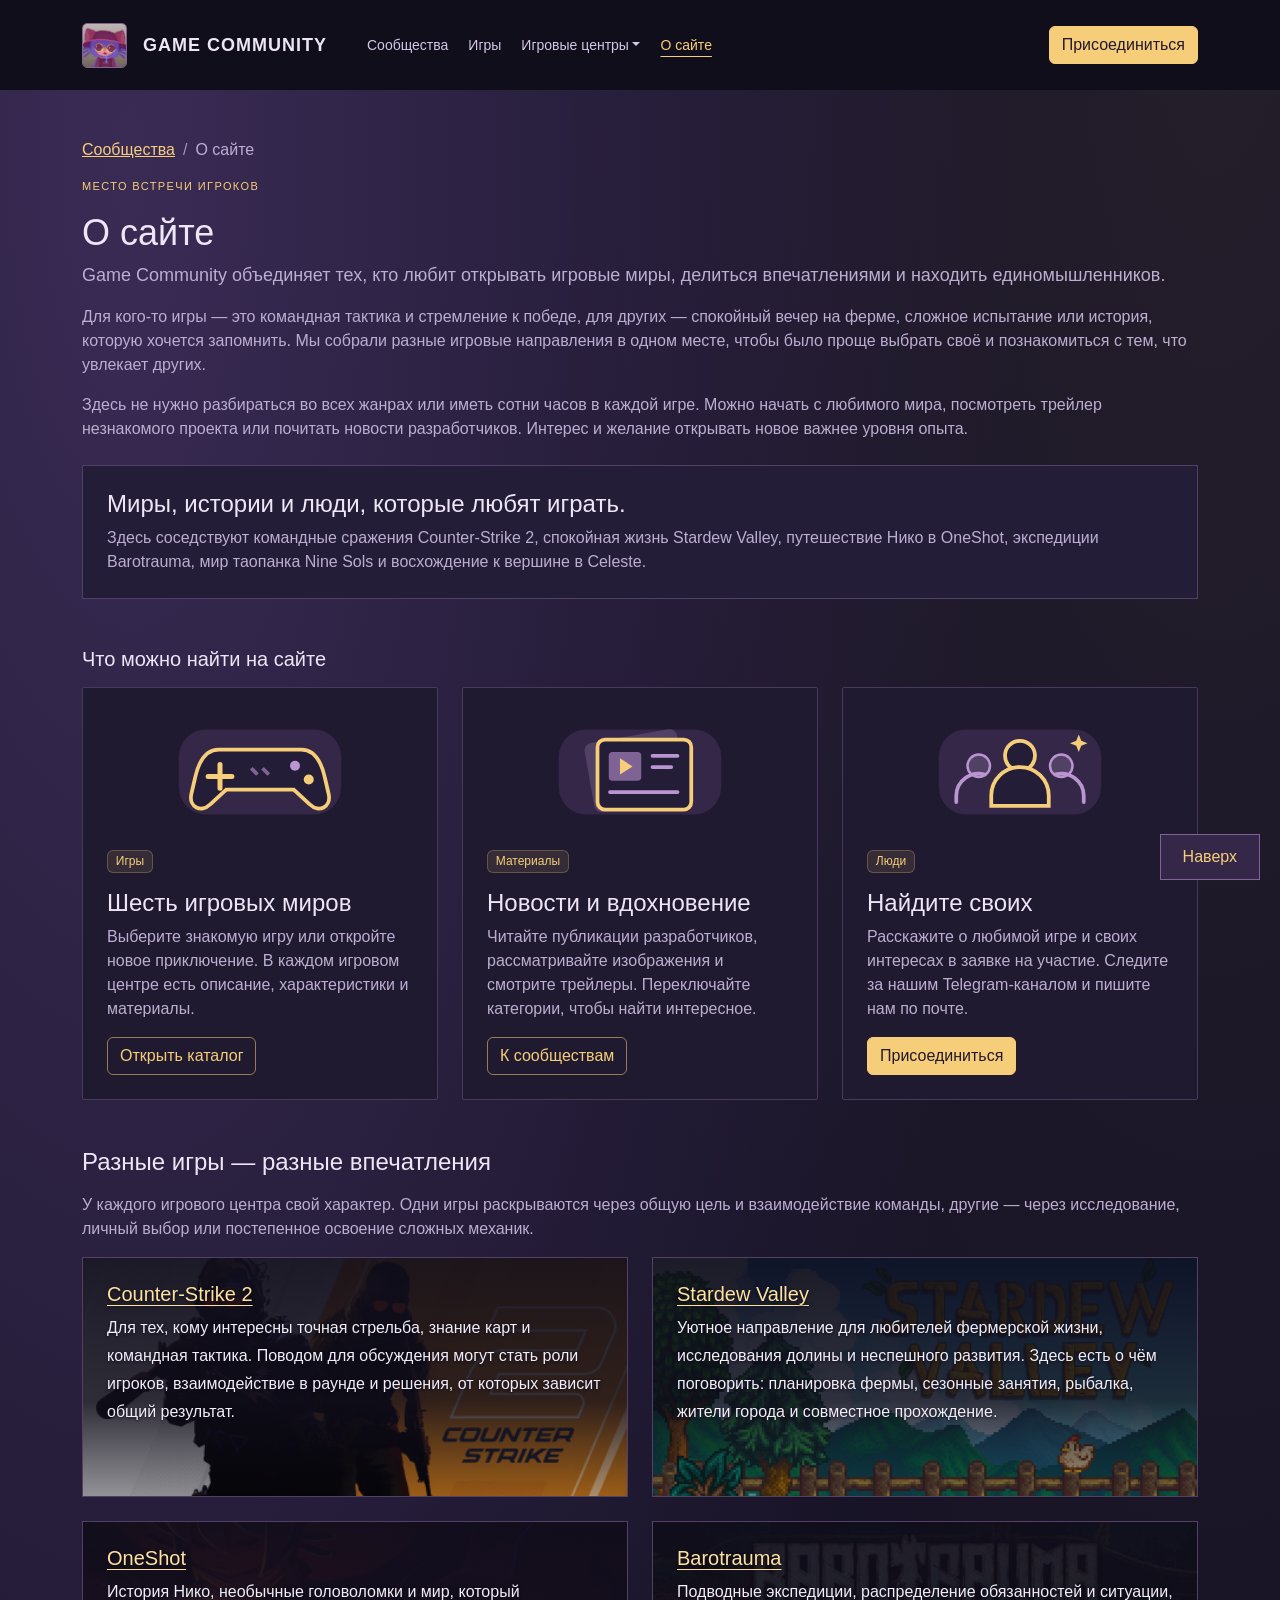
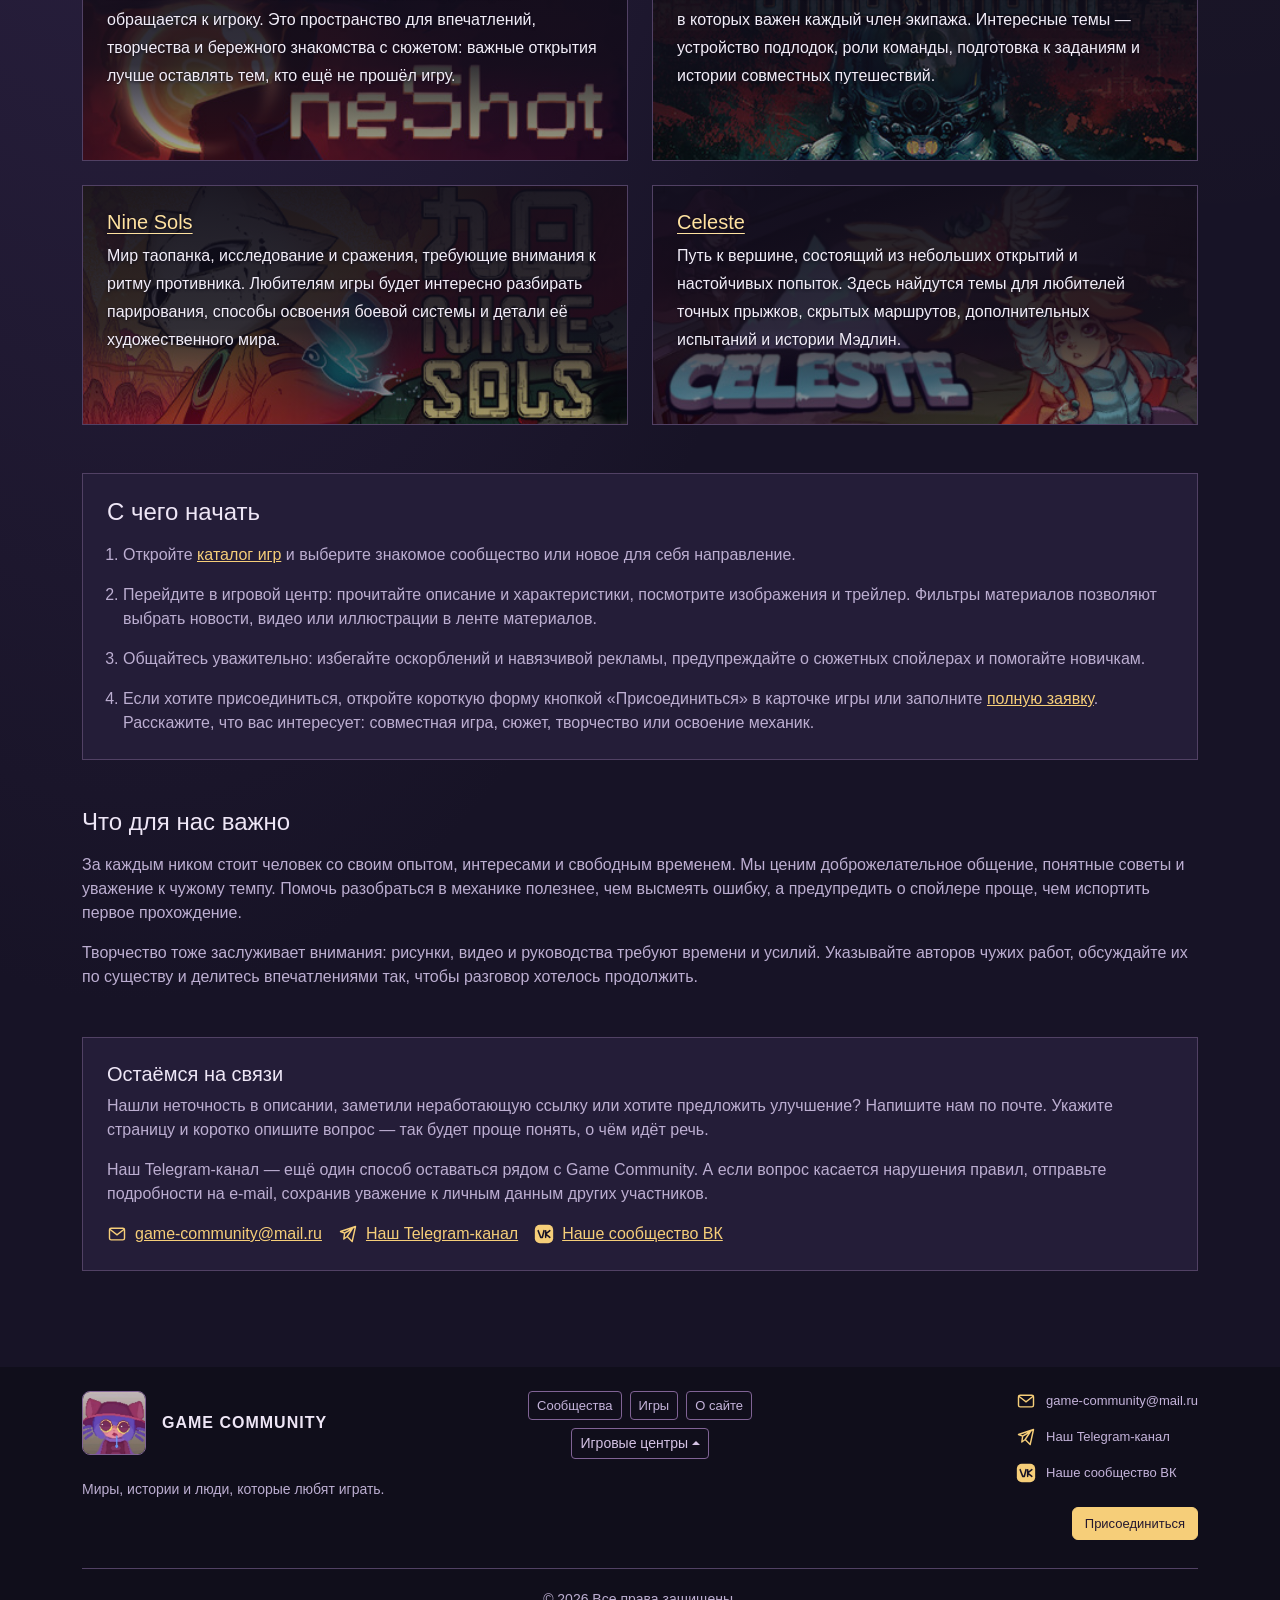
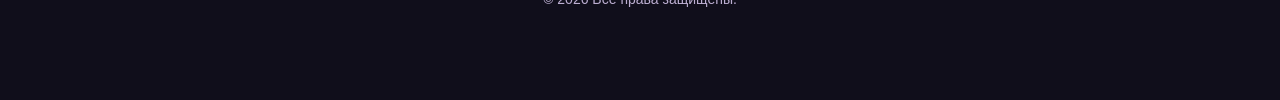
==== about.html @ 990964b4 "feat: expand community pages and improve site navigation" ====
<!DOCTYPE html>
<html lang="ru" data-bs-theme="dark">
  <head>
    <meta charset="UTF-8">
    <meta name="viewport" content="width=device-width, initial-scale=1.0">
    <meta name="description" content="Game Community — сайт игровых сообществ. Узнайте о наших игровых центрах, материалах и способах связи.">
    <link rel="canonical" href="https://imbread300.github.io/game-community/about.html">
    <meta property="og:url" content="https://imbread300.github.io/game-community/about.html">
    <meta property="og:type" content="website">
    <meta property="og:site_name" content="Game Community">
    <meta property="og:locale" content="ru_RU">
    <meta property="og:title" content="О сайте — Game Community">
    <meta property="og:description" content="Game Community — сайт игровых сообществ. Узнайте о наших игровых центрах, материалах и способах связи.">
    <meta property="og:image" content="https://imbread300.github.io/game-community/images/preview.jpg">
    <meta property="og:image:type" content="image/jpeg">
    <meta property="og:image:width" content="735">
    <meta property="og:image:height" content="733">
    <meta property="og:image:alt" content="Game Community — Нико из OneShot">
    <meta name="twitter:card" content="summary">
    <meta name="twitter:title" content="О сайте — Game Community">
    <meta name="twitter:description" content="Game Community — сайт игровых сообществ. Узнайте о наших игровых центрах, материалах и способах связи.">
    <meta name="twitter:image" content="https://imbread300.github.io/game-community/images/preview.jpg">
    <meta name="twitter:image:alt" content="Game Community — Нико из OneShot">
    <title>
      О сайте — Game Community
    </title>
    <link href="vendor/bootstrap/css/bootstrap.min.css" rel="stylesheet">
    <link rel="icon" type="image/jpeg" href="images/preview.jpg">
    <link rel="stylesheet" href="css/style.css">
  </head>
  <body id="page-top" tabindex="-1">
    <a class="visually-hidden-focusable skip-link" href="#main">
      К основному содержимому
    </a>
    <header class="site-header">
      <nav class="navbar navbar-expand-lg py-3" aria-label="Основная навигация">
        <div class="container">
          <a class="navbar-brand d-flex align-items-center gap-3" href="index.html">
            <img class="brand-mark" src="images/preview.jpg" width="45" height="45" alt="">
            <span class="brand-name">GAME COMMUNITY</span>
          </a>
          <button class="navbar-toggler" type="button" data-bs-toggle="collapse" data-bs-target="#mainNav" aria-controls="mainNav" aria-expanded="false" aria-label="Открыть или закрыть меню"><span class="navbar-toggler-icon"></span></button>
          <div class="collapse navbar-collapse" id="mainNav">
            <ul class="navbar-nav ms-lg-3 gap-lg-1 mt-3 mt-lg-0">
              <li class="nav-item"><a class="nav-link" href="index.html">Сообщества</a></li>
              <li class="nav-item"><a class="nav-link" href="catalog.html">Игры</a></li>
              <li class="nav-item dropdown">
                <a class="nav-link dropdown-toggle" href="#" role="button" data-bs-toggle="dropdown" aria-expanded="false">Игровые центры</a>
                <ul class="dropdown-menu">
                  <li><a class="dropdown-item" href="games/cs2.html">Counter-Strike 2</a></li>
                  <li><a class="dropdown-item" href="games/stardew-valley.html">Stardew Valley</a></li>
                  <li><a class="dropdown-item" href="games/oneshot.html">OneShot</a></li>
                  <li><a class="dropdown-item" href="games/barotrauma.html">Barotrauma</a></li>
                  <li><a class="dropdown-item" href="games/nine-sols.html">Nine Sols</a></li>
                  <li><a class="dropdown-item" href="games/celeste.html">Celeste</a></li>
                  <li><hr class="dropdown-divider"></li>
                  <li><a class="dropdown-item" href="product.html">В центре внимания: CS2</a></li>
                </ul>
              </li>
              <li class="nav-item"><a class="nav-link active" href="about.html" aria-current="page">О сайте</a></li>
            </ul>
            <a class="btn btn-primary ms-lg-auto mt-3 mt-lg-0 site-join-button" href="order.html">Присоединиться</a>
          </div>
        </div>
      </nav>
    </header>
    <main class="container py-4 py-lg-5" id="main">
      <nav aria-label="Хлебные крошки"><ol class="breadcrumb small"><li class="breadcrumb-item"><a href="index.html">Сообщества</a></li><li class="breadcrumb-item active" aria-current="page">О сайте</li></ol></nav>
      <section class="mb-5" aria-labelledby="about-site-title">
        <p class="eyebrow">Место встречи игроков</p>
        <h1 class="community-title" id="about-site-title">О сайте</h1>
        <p class="intro">Game Community объединяет тех, кто любит открывать игровые миры, делиться впечатлениями и находить единомышленников.</p>
        <p class="text-body-secondary">Для кого-то игры — это командная тактика и стремление к победе, для других — спокойный вечер на ферме, сложное испытание или история, которую хочется запомнить. Мы собрали разные игровые направления в одном месте, чтобы было проще выбрать своё и познакомиться с тем, что увлекает других.</p>
        <p class="text-body-secondary">Здесь не нужно разбираться во всех жанрах или иметь сотни часов в каждой игре. Можно начать с любимого мира, посмотреть трейлер незнакомого проекта или почитать новости разработчиков. Интерес и желание открывать новое важнее уровня опыта.</p>
        <div class="community-panel p-4 mt-4">
          <h2 class="h4">Миры, истории и люди, которые любят играть.</h2>
          <p class="text-body-secondary mb-0">Здесь соседствуют командные сражения Counter-Strike 2, спокойная жизнь Stardew Valley, путешествие Нико в OneShot, экспедиции Barotrauma, мир таопанка Nine Sols и восхождение к вершине в Celeste.</p>
        </div>
      </section>
      <section aria-labelledby="site-features">
        <h2 class="h5 mb-3" id="site-features">Что можно найти на сайте</h2>
        <div class="row g-4">
          <div class="col-12 col-md-6 col-lg-4">
            <article class="card h-100"><div class="card-body">
              <img class="feature-illustration mb-3" src="images/features/games.svg" width="160" height="96" alt="" loading="lazy">
              <span class="badge badge-soft mb-3">Игры</span>
              <h3 class="h4">Шесть игровых миров</h3>
              <p class="text-body-secondary">Выберите знакомую игру или откройте новое приключение. В каждом игровом центре есть описание, характеристики и материалы.</p>
              <a class="btn btn-outline-primary" href="catalog.html">Открыть каталог</a>
            </div></article>
          </div>
          <div class="col-12 col-md-6 col-lg-4">
            <article class="card h-100"><div class="card-body">
              <img class="feature-illustration mb-3" src="images/features/materials.svg" width="160" height="96" alt="" loading="lazy">
              <span class="badge badge-soft mb-3">Материалы</span>
              <h3 class="h4">Новости и вдохновение</h3>
              <p class="text-body-secondary">Читайте публикации разработчиков, рассматривайте изображения и смотрите трейлеры. Переключайте категории, чтобы найти интересное.</p>
              <a class="btn btn-outline-primary" href="index.html">К сообществам</a>
            </div></article>
          </div>
          <div class="col-12 col-md-6 col-lg-4">
            <article class="card h-100"><div class="card-body">
              <img class="feature-illustration mb-3" src="images/features/community.svg" width="160" height="96" alt="" loading="lazy">
              <span class="badge badge-soft mb-3">Люди</span>
              <h3 class="h4">Найдите своих</h3>
              <p class="text-body-secondary">Расскажите о любимой игре и своих интересах в заявке на участие. Следите за нашим Telegram-каналом и пишите нам по почте.</p>
              <a class="btn btn-primary" href="order.html">Присоединиться</a>
            </div></article>
          </div>
        </div>
      </section>
      <section class="mt-5" aria-labelledby="our-games-title">
        <h2 class="h4 mb-3" id="our-games-title">Разные игры — разные впечатления</h2>
        <p class="text-body-secondary">У каждого игрового центра свой характер. Одни игры раскрываются через общую цель и взаимодействие команды, другие — через исследование, личный выбор или постепенное освоение сложных механик.</p>
        <div class="row g-4">
          <div class="col-12 col-md-6">
            <article class="community-panel about-game-card about-game-cs2 p-4 h-100">
              <h3 class="h5"><a href="games/cs2.html">Counter-Strike 2</a></h3>
              <p class="text-body-secondary mb-0">Для тех, кому интересны точная стрельба, знание карт и командная тактика. Поводом для обсуждения могут стать роли игроков, взаимодействие в раунде и решения, от которых зависит общий результат.</p>
            </article>
          </div>
          <div class="col-12 col-md-6">
            <article class="community-panel about-game-card about-game-stardew-valley p-4 h-100">
              <h3 class="h5"><a href="games/stardew-valley.html">Stardew Valley</a></h3>
              <p class="text-body-secondary mb-0">Уютное направление для любителей фермерской жизни, исследования долины и неспешного развития. Здесь есть о чём поговорить: планировка фермы, сезонные занятия, рыбалка, жители города и совместное прохождение.</p>
            </article>
          </div>
          <div class="col-12 col-md-6">
            <article class="community-panel about-game-card about-game-oneshot p-4 h-100">
              <h3 class="h5"><a href="games/oneshot.html">OneShot</a></h3>
              <p class="text-body-secondary mb-0">История Нико, необычные головоломки и мир, который обращается к игроку. Это пространство для впечатлений, творчества и бережного знакомства с сюжетом: важные открытия лучше оставлять тем, кто ещё не прошёл игру.</p>
            </article>
          </div>
          <div class="col-12 col-md-6">
            <article class="community-panel about-game-card about-game-barotrauma p-4 h-100">
              <h3 class="h5"><a href="games/barotrauma.html">Barotrauma</a></h3>
              <p class="text-body-secondary mb-0">Подводные экспедиции, распределение обязанностей и ситуации, в которых важен каждый член экипажа. Интересные темы — устройство подлодок, роли команды, подготовка к заданиям и истории совместных путешествий.</p>
            </article>
          </div>
          <div class="col-12 col-md-6">
            <article class="community-panel about-game-card about-game-nine-sols p-4 h-100">
              <h3 class="h5"><a href="games/nine-sols.html">Nine Sols</a></h3>
              <p class="text-body-secondary mb-0">Мир таопанка, исследование и сражения, требующие внимания к ритму противника. Любителям игры будет интересно разбирать парирования, способы освоения боевой системы и детали её художественного мира.</p>
            </article>
          </div>
          <div class="col-12 col-md-6">
            <article class="community-panel about-game-card about-game-celeste p-4 h-100">
              <h3 class="h5"><a href="games/celeste.html">Celeste</a></h3>
              <p class="text-body-secondary mb-0">Путь к вершине, состоящий из небольших открытий и настойчивых попыток. Здесь найдутся темы для любителей точных прыжков, скрытых маршрутов, дополнительных испытаний и истории Мэдлин.</p>
            </article>
          </div>
        </div>
      </section>
      <section class="community-panel p-4 mt-5" aria-labelledby="getting-started-title">
        <h2 class="h4 mb-3" id="getting-started-title">С чего начать</h2>
        <ol class="text-body-secondary ps-3 mb-0">
          <li class="mb-3">Откройте <a href="catalog.html">каталог игр</a> и выберите знакомое сообщество или новое для себя направление.</li>
          <li class="mb-3">Перейдите в игровой центр: прочитайте описание и характеристики, посмотрите изображения и трейлер. Фильтры материалов позволяют выбрать новости, видео или иллюстрации в ленте материалов.</li>
          <li class="mb-3">Общайтесь уважительно: избегайте оскорблений и навязчивой рекламы, предупреждайте о сюжетных спойлерах и помогайте новичкам.</li>
          <li>Если хотите присоединиться, откройте короткую форму кнопкой «Присоединиться» в карточке игры или заполните <a href="order.html">полную заявку</a>. Расскажите, что вас интересует: совместная игра, сюжет, творчество или освоение механик.</li>
        </ol>
      </section>
      <section class="mt-5" aria-labelledby="community-values-title">
        <h2 class="h4 mb-3" id="community-values-title">Что для нас важно</h2>
        <p class="text-body-secondary">За каждым ником стоит человек со своим опытом, интересами и свободным временем. Мы ценим доброжелательное общение, понятные советы и уважение к чужому темпу. Помочь разобраться в механике полезнее, чем высмеять ошибку, а предупредить о спойлере проще, чем испортить первое прохождение.</p>
        <p class="text-body-secondary mb-0">Творчество тоже заслуживает внимания: рисунки, видео и руководства требуют времени и усилий. Указывайте авторов чужих работ, обсуждайте их по существу и делитесь впечатлениями так, чтобы разговор хотелось продолжить.</p>
      </section>
      <section class="community-panel p-4 mt-5" aria-labelledby="contact-title">
        <h2 class="h5" id="contact-title">Остаёмся на связи</h2>
        <p class="text-body-secondary">Нашли неточность в описании, заметили неработающую ссылку или хотите предложить улучшение? Напишите нам по почте. Укажите страницу и коротко опишите вопрос — так будет проще понять, о чём идёт речь.</p>
        <p class="text-body-secondary">Наш Telegram-канал — ещё один способ оставаться рядом с Game Community. А если вопрос касается нарушения правил, отправьте подробности на e-mail, сохранив уважение к личным данным других участников.</p>
        <div class="d-flex flex-wrap gap-3">
          <a class="d-inline-flex align-items-center gap-2" href="mailto:game-community@mail.ru"><svg class="contact-icon" viewBox="0 0 24 24" fill="none" stroke="currentColor" stroke-width="1.7" aria-hidden="true"><rect x="3" y="5" width="18" height="14" rx="2"/><path d="m3 6 9 7 9-7"/></svg><span>game-community@mail.ru</span></a>
          <a class="d-inline-flex align-items-center gap-2" href="https://t.me/gamecommunity" target="_blank" rel="noopener noreferrer"><svg class="contact-icon" viewBox="0 0 24 24" fill="none" stroke="currentColor" stroke-width="1.7" stroke-linejoin="round" aria-hidden="true"><path d="m21 3-4 18-6-6-4 3 1-7L21 3ZM8 11l9-5-6 9M3 9l18-6-13 8-5-2Z"/></svg><span>Наш Telegram-канал</span></a>
          <a class="d-inline-flex align-items-center gap-2" href="https://vk.com/gamecommunity" target="_blank" rel="noopener noreferrer"><svg class="contact-icon" viewBox="0 0 24 24" fill="none" aria-hidden="true"><rect x="1" y="1" width="22" height="22" rx="6" fill="currentColor"/><path d="m5 8 3 8h2l2-8M14 8v8m5-8-5 4 5 4" stroke="#171326" stroke-width="1.9" stroke-linecap="round" stroke-linejoin="round"/></svg><span>Наше сообщество ВК</span></a>
        </div>
      </section>
    </main>
    <footer class="site-footer py-4 mt-5">
      <div class="container">
        <div class="row g-4 align-items-start">
          <div class="col-12 col-lg-4">
            <a class="footer-logo d-inline-flex align-items-center gap-3" href="index.html">
              <img class="footer-preview" src="images/preview.jpg" width="64" height="64" alt="" loading="lazy">
              <span class="footer-name">GAME COMMUNITY</span>
            </a>
            <p class="footer-slogan small text-body-secondary mt-3 mb-0">Миры, истории и люди, которые любят играть.</p>
          </div>
          <div class="col-12 col-md-6 col-lg-4 text-lg-center">
            <nav class="footer-nav d-flex flex-wrap gap-2 justify-content-lg-center" aria-label="Навигация в подвале">
              <a class="btn btn-outline-secondary btn-sm" href="index.html">Сообщества</a>
              <a class="btn btn-outline-secondary btn-sm" href="catalog.html">Игры</a>
              <a class="btn btn-outline-secondary btn-sm" href="about.html">О сайте</a>
              <div class="dropup">
                <button class="btn btn-outline-secondary btn-sm dropdown-toggle" type="button" id="footerGameCenters" data-bs-toggle="dropdown" aria-expanded="false">Игровые центры</button>
                <ul class="dropdown-menu" aria-labelledby="footerGameCenters">
                  <li><a class="dropdown-item" href="games/cs2.html">Counter-Strike 2</a></li>
                  <li><a class="dropdown-item" href="games/stardew-valley.html">Stardew Valley</a></li>
                  <li><a class="dropdown-item" href="games/oneshot.html">OneShot</a></li>
                  <li><a class="dropdown-item" href="games/barotrauma.html">Barotrauma</a></li>
                  <li><a class="dropdown-item" href="games/nine-sols.html">Nine Sols</a></li>
                  <li><a class="dropdown-item" href="games/celeste.html">Celeste</a></li>
                  <li><hr class="dropdown-divider"></li>
                  <li><a class="dropdown-item" href="product.html">В центре внимания: CS2</a></li>
                </ul>
              </div>
            </nav>
          </div>
          <div class="col-12 col-md-6 col-lg-4 footer-contact-column">
            <address class="footer-contacts d-flex flex-column align-items-start gap-3 mb-0">
              <a class="footer-contact" href="mailto:game-community@mail.ru"><svg class="contact-icon" viewBox="0 0 24 24" fill="none" stroke="currentColor" stroke-width="1.7" aria-hidden="true"><rect x="3" y="5" width="18" height="14" rx="2"/><path d="m3 6 9 7 9-7"/></svg><span>game-community@mail.ru</span></a>
              <a class="footer-contact" href="https://t.me/gamecommunity" target="_blank" rel="noopener noreferrer"><svg class="contact-icon" viewBox="0 0 24 24" fill="none" stroke="currentColor" stroke-width="1.7" stroke-linejoin="round" aria-hidden="true"><path d="m21 3-4 18-6-6-4 3 1-7L21 3ZM8 11l9-5-6 9M3 9l18-6-13 8-5-2Z"/></svg><span>Наш Telegram-канал</span></a>
              <a class="footer-contact" href="https://vk.com/gamecommunity" target="_blank" rel="noopener noreferrer"><svg class="contact-icon" viewBox="0 0 24 24" fill="none" aria-hidden="true"><rect x="1" y="1" width="22" height="22" rx="6" fill="currentColor"/><path d="m5 8 3 8h2l2-8M14 8v8m5-8-5 4 5 4" stroke="#171326" stroke-width="1.9" stroke-linecap="round" stroke-linejoin="round"/></svg><span>Наше сообщество ВК</span></a>
            </address>
            <div class="mt-4"><a class="btn btn-primary footer-join" href="order.html">Присоединиться</a></div>
          </div>
        </div>
        <p class="footer-copyright small text-body-secondary text-center">&copy; 2026 Все права защищены.</p>
      </div>
    </footer>
    <div class="page-actions" aria-label="Быстрые действия">
      <a class="back-to-top" href="#page-top" aria-label="Вернуться к началу страницы">Наверх</a>
    </div>
    <div class="modal fade" id="joinModal" tabindex="-1" aria-labelledby="joinModalTitle" aria-hidden="true">
      <div class="modal-dialog modal-dialog-centered modal-dialog-scrollable">
        <div class="modal-content">
          <div class="modal-header">
            <h2 class="modal-title h5" id="joinModalTitle">
              Присоединиться к сообществу
            </h2>
            <button class="btn-close" type="button" data-bs-dismiss="modal" aria-label="Закрыть">
            </button>
          </div>
          <div class="modal-body">
            <p class="small text-body-secondary">
              Найдите людей с тем же увлечением.
            </p>
            <form class="needs-validation" id="quick-join-form" data-application-form novalidate>
              <div class="alert alert-success" data-form-result role="status" tabindex="-1" hidden>
              </div>
              <div class="mb-3">
                <label class="form-label" for="quick-name">
                  Как к вам обращаться *
                </label>
                <input class="form-control" id="quick-name" name="name" type="text" required autocomplete="name" maxlength="60" minlength="2" data-trim="true">
                <div class="invalid-feedback">
                  Введите имя: от 2 до 60 символов.
                </div>
              </div>
              <div class="mb-3">
                <label class="form-label" for="quick-email">
                  E-mail *
                </label>
                <input class="form-control" id="quick-email" name="email" type="email" required autocomplete="email" maxlength="254">
                <div class="invalid-feedback">
                  Укажите корректный e-mail.
                </div>
              </div>
              <div class="mb-3">
                <label class="form-label" for="quick-game">
                  Игровое сообщество *
                </label>
                <select class="form-select" id="quick-game" name="game" required>
                  <option value="">Выберите игру</option>
                  <option value="cs2">Counter-Strike 2</option>
                  <option value="stardew-valley">Stardew Valley</option>
                  <option value="oneshot">OneShot</option>
                  <option value="barotrauma">Barotrauma</option>
                  <option value="nine-sols">Nine Sols</option>
                  <option value="celeste">Celeste</option>
                </select>
                <div class="invalid-feedback">
                  Выберите игру.
                </div>
              </div>
              <div class="form-check">
                <input class="form-check-input" id="quick-agree" type="checkbox" name="agree" required>
                <label class="form-check-label small" for="quick-agree">
                  Согласен на обработку указанных данных *
                </label>
                <div class="invalid-feedback">
                  Подтвердите согласие.
                </div>
              </div>
            </form>
          </div>
          <div class="modal-footer">
            <button class="btn btn-outline-secondary" type="button" data-bs-dismiss="modal">
              Закрыть
            </button>
            <button class="btn btn-primary" type="submit" form="quick-join-form">
              Подготовить заявку
            </button>
          </div>
        </div>
      </div>
    </div>
    <script src="vendor/bootstrap/js/bootstrap.bundle.min.js">
    </script>
    <script src="js/main.js">
    </script>
  </body>
</html>
---- css/style.css ----
:root {
  --accent: #f6ce79;
  --page-bg: #171326;
  --panel-bg: #241d38;
  --header-bg: #100e1b;
}

body {
  --bs-body-color: #eee6f6;
  --bs-body-bg: var(--page-bg);
  --bs-secondary-color: #bcaed1;
  --bs-border-color: #514164;
  --bs-primary-rgb: 246, 206, 121;
  --bs-link-color: #f6ce79;
  --bs-link-color-rgb: 246, 206, 121;
  --bs-link-hover-color: #ffe5af;
  --bs-link-hover-color-rgb: 255, 229, 175;
  min-height: 100vh;
  background: radial-gradient(ellipse at 10% 5%, #3a2b55 0, transparent 55%), radial-gradient(ellipse at 95% 0, #f6ce7910 0, transparent 40%), var(--page-bg);
  font-family: Arial, Helvetica, sans-serif;
}

html { scroll-behavior: smooth; }
main[id], section[id], article[id] { scroll-margin-top: calc(90px + 1.5rem); }
.site-header, .site-footer { background: var(--header-bg); }
.site-header { position: sticky; top: 0; z-index: 1020; }
.site-header .navbar { min-height: 90px; --bs-navbar-color: #d5c6e7; --bs-navbar-hover-color: #fff0cf; --bs-navbar-active-color: var(--accent); }
.brand-mark { display: block; flex-shrink: 0; width: 45px; height: 45px; object-fit: cover; border-radius: 5px; border: 1px solid #806395; }
.brand-name { color: #eee6f6; font-size: 18px; font-weight: 700; letter-spacing: 1px; }
.site-header .nav-link { font-size: 14px; }
.site-header .nav-link.active { text-decoration: underline; text-underline-offset: 6px; }
.project-label { color: #bcaed1; font-size: 11px; margin-top: 12px; }
.text-primary { color: var(--accent) !important; }
.btn-primary {
  --bs-btn-color: #24182f;
  --bs-btn-bg: #f6ce79;
  --bs-btn-border-color: #f6ce79;
  --bs-btn-hover-color: #24182f;
  --bs-btn-hover-bg: #ffe5af;
  --bs-btn-hover-border-color: #ffe5af;
  --bs-btn-active-color: #24182f;
  --bs-btn-active-bg: #dfb45f;
  --bs-btn-active-border-color: #dfb45f;
  --bs-btn-focus-shadow-rgb: 246, 206, 121;
  --bs-btn-disabled-color: #24182f;
  --bs-btn-disabled-bg: #c6a36c;
  --bs-btn-disabled-border-color: #c6a36c;
}
.display-5 { font-weight: 400; }
.lead { font-size: 18px; line-height: 1.7; }
.community-panel { background: var(--panel-bg); }
.hub-link { color: #eee6f6; text-decoration: none; }
.hub-link strong, .hub-link small { display: block; }
.hub-link strong { font-size: 14px; font-weight: 400; }
.hub-link small { color: #bcaed1; font-size: 11px; margin-top: 3px; }
.hub-link:hover strong { color: var(--accent); }
.hub-link:hover, .hub-link[aria-current="page"] { color: var(--accent); }
.game-icon { display: block; width: 36px; height: 36px; flex-shrink: 0; object-fit: cover; }
.game-cover { display: block; width: 100%; height: auto; aspect-ratio: 460 / 215; object-fit: cover; }
.game-tile p { font-size: 14px; line-height: 1.7; }
.footer-brand { font-size: 12px; letter-spacing: 2px; }
.site-footer a { color: #c5b4db; font-size: 13px; text-decoration: none; }
.site-footer a:hover { color: var(--accent); }
.site-footer { padding-bottom: 90px !important; }
.skip-link { position: absolute; z-index: 1030; top: 0; left: 0; padding: 12px; background: var(--header-bg); color: var(--accent); }
.back-to-top { position: fixed; z-index: 20; right: 20px; bottom: 20px; padding: 10px 22px; color: var(--accent); background: #352747; border: 1px solid #806395; text-decoration: none; }
.back-to-top:hover { background: #4b365f; color: #ffe5af; }
a:focus-visible, button:focus-visible { outline: 2px solid var(--accent); outline-offset: 4px; }

@media (max-width: 767.98px) {
  .brand-name { font-size: 14px; }
  .back-to-top { right: 12px; bottom: 12px; }
}
@media (prefers-reduced-motion: reduce) {
  html { scroll-behavior: auto; }
}

/* Компоненты Bootstrap в общей палитре. */
body { --bs-tertiary-bg: #211a31; --bs-emphasis-color: #eee6f6; }
.community-title { font-weight: 400; font-size: clamp(28px, 3vw, 36px); }
.intro { color: var(--bs-secondary-color); font-size: 18px; }
.eyebrow { color: var(--accent); font-size: 11px; text-transform: uppercase; letter-spacing: 1.4px; }
.community-panel { border: 1px solid var(--bs-border-color); }
.section-heading { padding-bottom: 14px; border-bottom: 1px solid #655073; }
.card { --bs-card-bg: #201a30; --bs-card-cap-bg: #191424; --bs-card-border-color: #493a5b; --bs-card-title-color: #eee6f6; --bs-card-border-radius: 2px; }
.card-body { padding: 24px; }
.card-header, .card-footer { padding: 14px 20px; }
.card-img-top { display: block; width: 100%; height: auto; aspect-ratio: 460 / 215; object-fit: cover; }
.card-title a { color: #eee6f6; text-decoration: none; }
.card-title a:hover { color: var(--accent); }
.card-text { line-height: 1.7; font-size: 14px; }
.game-card { transition: border-color .15s ease; }
.game-card:hover { border-color: #a689b7; }
.featured-card { display: grid; grid-template-columns: 1fr 1fr; border-top: 2px solid var(--accent); }
.featured-card .card-image-link { height: 100%; }
.featured-card .card-img-top { height: 100%; min-height: 340px; object-fit: cover; }
.featured-card .card-footer { grid-column: 1 / -1; }
.badge-soft { color: #f6ce79; background: #f6ce791a; border: 1px solid #f6ce7940; font-weight: 400; }
.btn-outline-primary { --bs-btn-color: #f6ce79; --bs-btn-border-color: #9a7c50; --bs-btn-hover-color: #24182f; --bs-btn-hover-bg: #f6ce79; --bs-btn-hover-border-color: #f6ce79; --bs-btn-active-color: #24182f; --bs-btn-active-bg: #dfb45f; --bs-btn-active-border-color: #dfb45f; --bs-btn-focus-shadow-rgb: 246, 206, 121; }
.btn-outline-secondary { --bs-btn-color: #d4c2e4; --bs-btn-border-color: #806395; --bs-btn-hover-color: #fff; --bs-btn-hover-bg: #4b365f; --bs-btn-hover-border-color: #a184b5; --bs-btn-active-color: #fff; --bs-btn-active-bg: #4b365f; --bs-btn-active-border-color: #a184b5; --bs-btn-focus-shadow-rgb: 128, 99, 149; }
.dropdown-menu { --bs-dropdown-bg: #21192e; --bs-dropdown-link-color: #e1d4ed; --bs-dropdown-link-hover-bg: #392a4d; --bs-dropdown-link-active-bg: #4b365f; --bs-dropdown-link-active-color: #f6ce79; --bs-dropdown-border-color: #655073; }
.alert-info { --bs-alert-color: #d9c7ed; --bs-alert-bg: #30243f; --bs-alert-border-color: #665079; }
.alert-success { --bs-alert-color: #c3efda; --bs-alert-bg: #1d352e; --bs-alert-border-color: #507d69; }
.alert-secondary { --bs-alert-color: #d4c3e7; --bs-alert-bg: #292134; --bs-alert-border-color: #655073; }
.form-control, .form-select { background-color: #161120; border-color: #5c496f; color: #eee6f6; }
.form-control::placeholder { color: #a293b3; }
.form-control:focus, .form-select:focus { color: #eee6f6; background-color: #1e172b; border-color: #d2ad6a; box-shadow: 0 0 0 .2rem #f6ce7926; }
.form-select option { color: #eee6f6; background: #201a30; }
.form-check-input { background-color: #161120; border-color: #806395; }
.form-check-input:checked { background-color: #75529a; border-color: #bb94d2; }
.form-check-input:focus { border-color: #d2ad6a; box-shadow: 0 0 0 .2rem #f6ce7926; }
.input-group-text { color: #d7c5e6; background: #352747; border-color: #5c496f; }
.invalid-feedback { color: #ffb5b5; }
.modal { --bs-modal-bg: #201a30; --bs-modal-border-color: #806395; --bs-modal-header-border-color: #514164; --bs-modal-footer-border-color: #514164; }
.modal-backdrop { --bs-backdrop-opacity: .75; }
.accordion { --bs-accordion-bg: #201a30; --bs-accordion-color: #d7c7e5; --bs-accordion-border-color: #514164; --bs-accordion-btn-color: #eee6f6; --bs-accordion-active-bg: #352747; --bs-accordion-active-color: #f6ce79; --bs-accordion-btn-focus-box-shadow: 0 0 0 .2rem #f6ce7926; }
.accordion-body { line-height: 1.7; }
.table { --bs-table-bg: #201a30; --bs-table-color: #d7c7e5; --bs-table-border-color: #514164; --bs-table-striped-bg: #2a203c; --bs-table-striped-color: #eee6f6; }
.table th { width: 35%; min-width: 130px; font-weight: 500; }
.breadcrumb { --bs-breadcrumb-divider-color: #a893ba; --bs-breadcrumb-item-active-color: #bcaed1; }
.content-tabs { display: flex; gap: 20px; overflow-x: auto; scrollbar-width: thin; }
.content-filter { color: #c5b5d8; font-size: 14px; border: 0; border-radius: 0; padding: 7px 0 12px; white-space: nowrap; border-bottom: 3px solid transparent; }
.content-filter.active, .content-filter:hover { color: #f6ce79; border-bottom-color: #f6ce79; }
.game-switch-link { color: #bcaed1; font-size: 12px; text-decoration: none; padding-block: 5px; }
.game-switch-link.current { color: #f6ce79; border-bottom: 1px solid #f6ce79; }
.feed-heading { border-bottom: 3px solid #806395; text-align: center; padding: 15px 0; }
.feed-card { --bs-card-bg: #15101f; --bs-card-cap-bg: #15101f; }
.guide-banner { background: #2d223d; }
.guide-steps { line-height: 1.7; padding-left: 20px; }
.guide-steps li { margin-bottom: 14px; }
.video-preview { position: relative; display: grid; place-items: center; background: #0c0812; overflow: hidden; }
.video-preview img { width: 100%; height: 245px; object-fit: cover; opacity: .4; }
.video-preview:hover img { opacity: .65; }
.play-symbol { position: absolute; display: grid; place-items: center; width: 72px; height: 50px; border-radius: 12px; background: #09060ed9; color: #fff; font-size: 26px; padding-left: 4px; }
.discussion-quote { border: 1px solid #514164; padding: 24px; min-height: 120px; color: #d4c2e4; line-height: 1.7; }
[hidden] { display: none !important; }
@media (max-width: 767.98px) {
  .featured-card { display: flex; }
  .featured-card .card-img-top { height: auto; min-height: 0; }
  .card-body { padding: 20px; }
  .content-tabs { gap: 18px; }
}
@media (prefers-reduced-motion: reduce) {
  .game-card { transition: none; }
}

/* Изображение на фоне не влияет на непрозрачность содержимого страницы. */
.game-page { position: relative; isolation: isolate; background: var(--page-bg); }
.game-page::before {
  content: '';
  position: fixed;
  inset: 0;
  z-index: -1;
  pointer-events: none;
  background-image: linear-gradient(180deg, #17132640 0%, #171326a6 55%, #171326 100%), var(--game-background);
  background-size: cover;
  background-position: center top;
  background-repeat: no-repeat;
  opacity: .45;
}
.game-page-cs2 { --game-background: url('../images/cs2-header.jpg'); }
.game-page-stardew-valley { --game-background: url('../images/stardew-valley-header.jpg'); }
.game-page-oneshot { --game-background: url('../images/oneshot-header.jpg'); }
.game-page-barotrauma { --game-background: url('../images/barotrauma-header.jpg'); }
@media (max-width: 767.98px) {
  .game-page::before { opacity: .3; }
}

.game-illustration { aspect-ratio: 16 / 9; object-fit: contain; background: #0c0812; }

.game-page-nine-sols { --game-background: url('../images/nine-sols-header.jpg'); }
.game-page-celeste { --game-background: url('../images/celeste-header.jpg'); }

/* Реакции Нико в формах: портреты из диалогов OneShot. */
.niko-feedback {
  display: flex;
  align-items: center;
  gap: 16px;
  padding: 16px;
  scroll-margin-top: calc(90px + 1.5rem);
}
.niko-portrait {
  flex: 0 0 96px;
  width: 96px;
  height: 96px;
  object-fit: contain;
  image-rendering: pixelated;
}
.niko-dialogue { min-width: 0; overflow-wrap: anywhere; }
.niko-dialogue strong { display: block; }
@media (max-width: 575.98px) {
  .niko-feedback { align-items: flex-start; gap: 12px; padding: 12px; }
  .niko-portrait { flex-basis: 64px; width: 64px; height: 64px; }
}

/* Общая навигация и три колонки подвала. */
.site-join-button { white-space: nowrap; }
.footer-preview { width: 64px; height: 64px; object-fit: cover; border-radius: 8px; border: 1px solid #806395; }
.site-footer .footer-logo { color: #eee6f6; }
.footer-name { font-size: 16px; font-weight: 700; letter-spacing: 1px; }
.footer-slogan { max-width: 310px; line-height: 1.6; }
.footer-contacts { font-style: normal; }
.footer-contact { display: inline-flex; align-items: center; gap: 10px; overflow-wrap: anywhere; }
.contact-icon { width: 20px; height: 20px; flex-shrink: 0; color: var(--accent); }
@media (max-width: 991.98px) {
  .site-join-button { margin-bottom: 8px; }
}

.feature-illustration { display: block; width: 100%; height: 120px; object-fit: contain; }
.footer-copyright { margin: 28px 0 0; padding-top: 20px; border-top: 1px solid var(--bs-border-color); }
.page-actions { position: fixed; z-index: 20; right: 20px; bottom: 20px; display: flex; flex-direction: column; gap: 8px; }
.page-actions .back-to-top { position: static; text-align: center; }
@media (max-width: 767.98px) {
  .page-actions { right: 12px; bottom: 12px; }
}

.site-footer .footer-join { color: var(--bs-btn-color); }
.site-footer .footer-join:hover { color: var(--bs-btn-hover-color); }

/* Обложки игровых центров остаются под текстом карточек. */
.about-game-card { position: relative; isolation: isolate; overflow: hidden; min-height: 240px; text-shadow: 0 1px 3px #100e1b; }
.about-game-card > * { position: relative; z-index: 1; }
.about-game-card::before {
  content: '';
  position: absolute;
  inset: 0;
  z-index: 0;
  pointer-events: none;
  background-image: linear-gradient(180deg, #100e1bf0 0%, #100e1bd9 60%, #100e1b59 100%), var(--about-game-cover);
  background-size: cover;
  background-position: center;
  opacity: 1;
}

.footer-contact-column { display: flex; flex-direction: column; align-items: flex-end; }
.footer-contact-column .footer-contacts { width: max-content; max-width: 100%; }

.about-game-cs2 { --about-game-cover: url('../images/cs2-header.jpg'); }
.about-game-stardew-valley { --about-game-cover: url('../images/stardew-valley-header.jpg'); }
.about-game-oneshot { --about-game-cover: url('../images/oneshot-header.jpg'); }
.about-game-barotrauma { --about-game-cover: url('../images/barotrauma-header.jpg'); }
.about-game-nine-sols { --about-game-cover: url('../images/nine-sols-header.jpg'); }
.about-game-celeste { --about-game-cover: url('../images/celeste-header.jpg'); }

.about-game-card .text-body-secondary { color: #f2edf8 !important; line-height: 1.75; }
.about-game-card h3 a { color: #ffe2a0; text-decoration-thickness: 1px; text-underline-offset: 4px; }
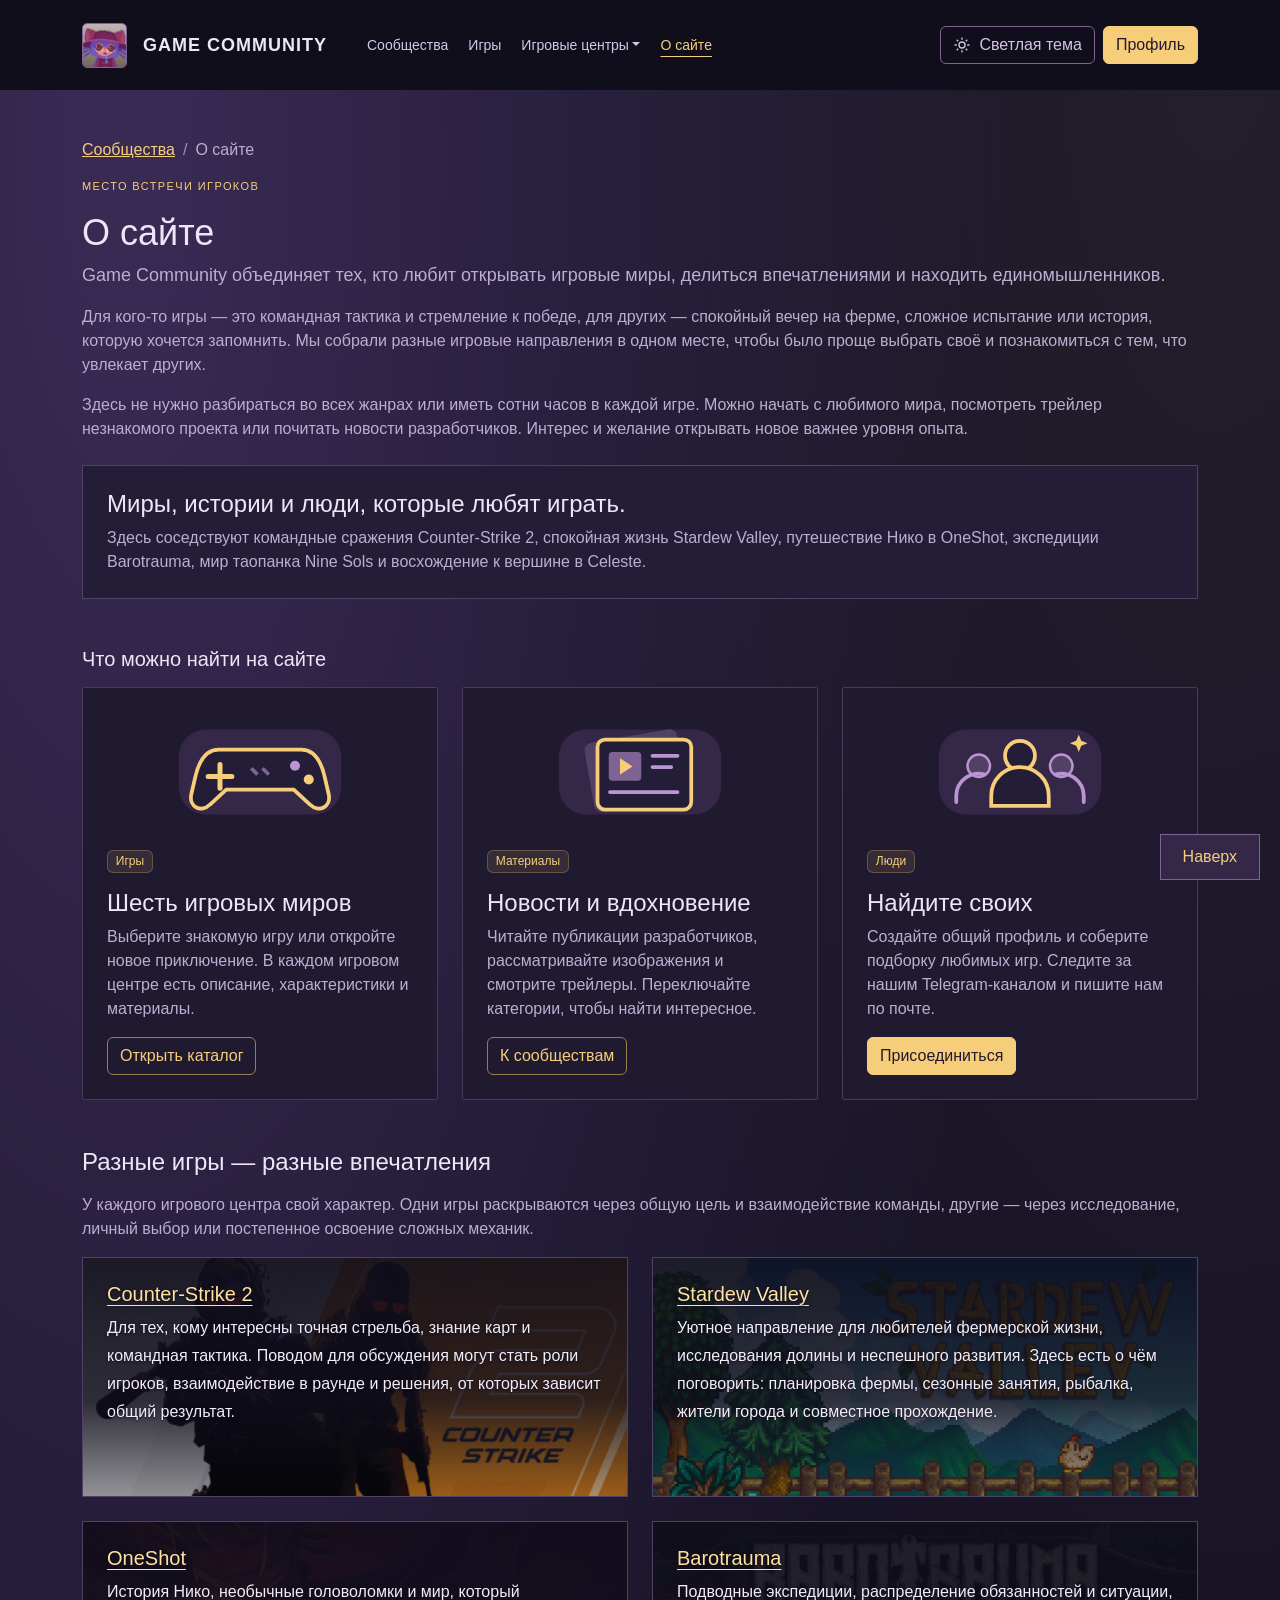
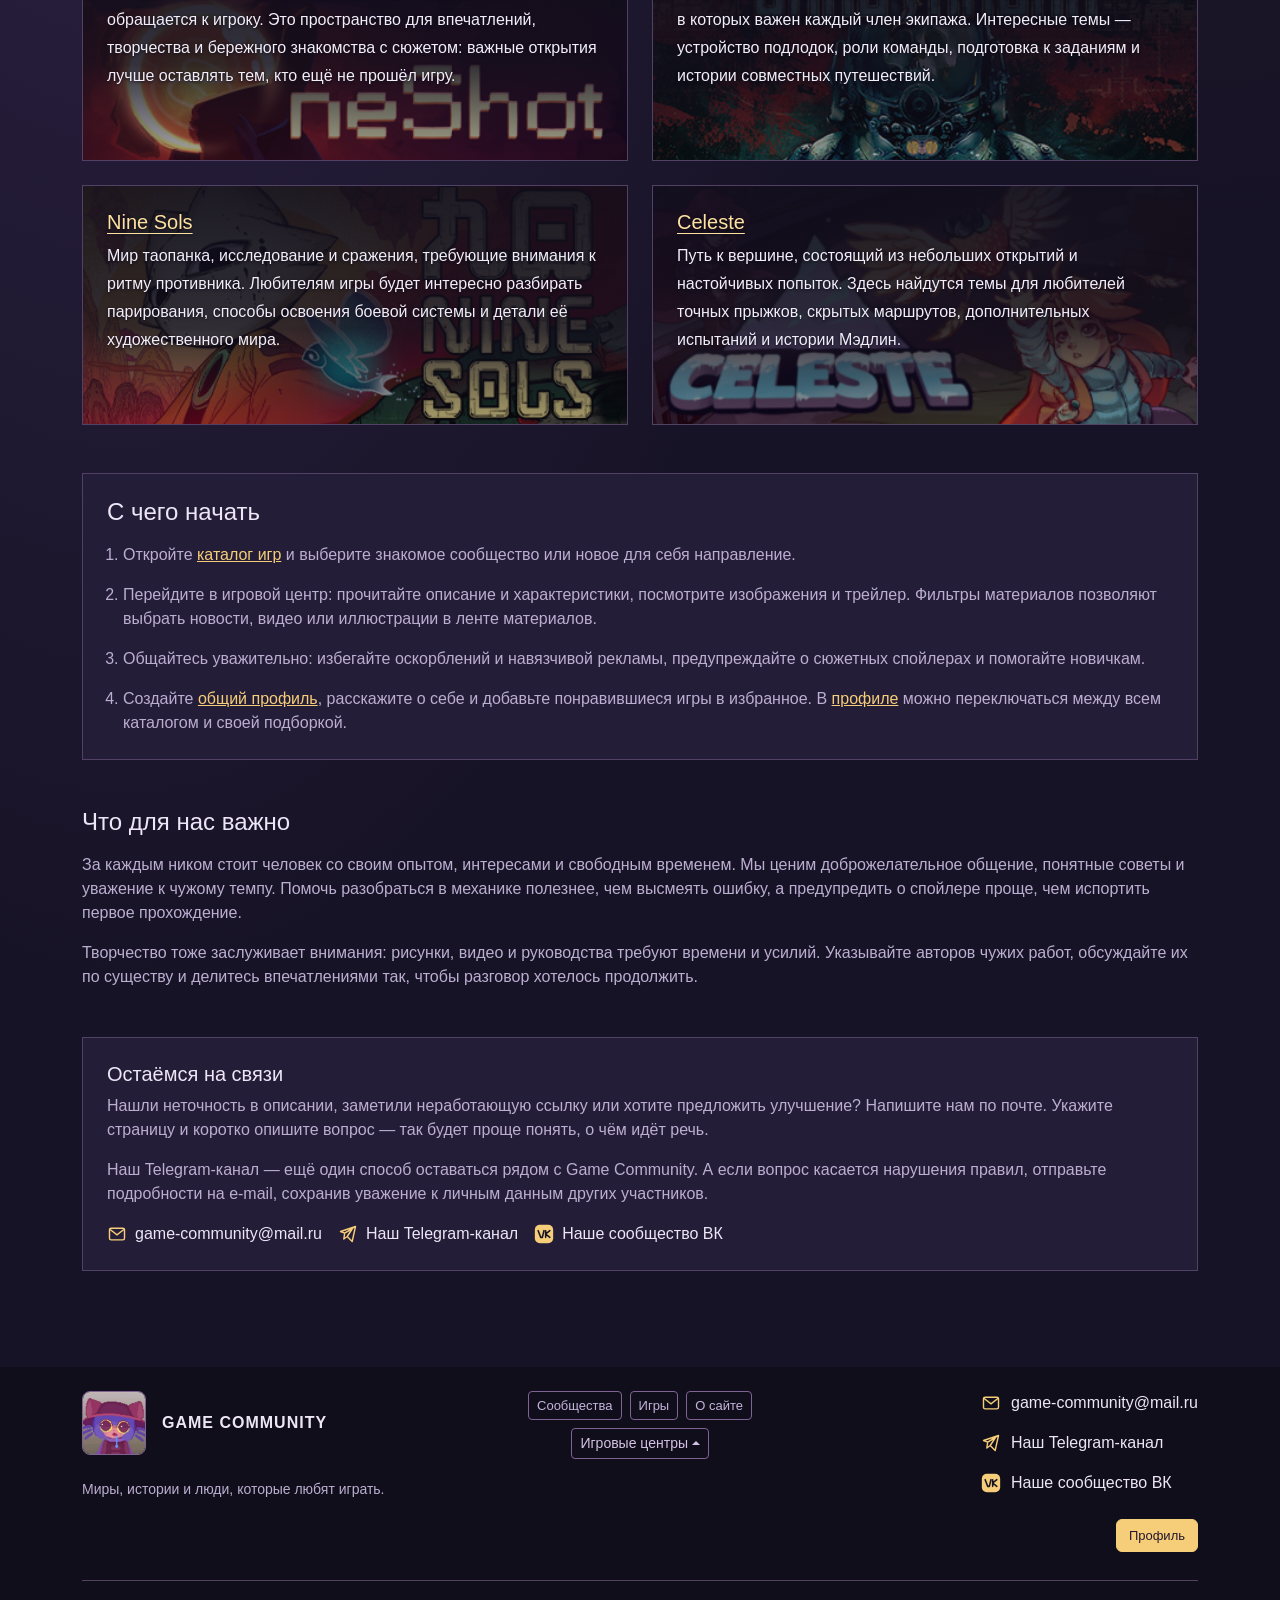
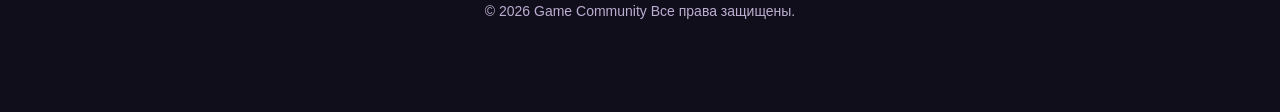
==== commit 923ce26c: "feat: add KR3 community enhancements and profile" ====
--- a/about.html
+++ b/about.html
@@ -3,6 +3,8 @@
   <head>
     <meta charset="UTF-8">
     <meta name="viewport" content="width=device-width, initial-scale=1.0">
+    <script src="js/theme.js"></script>
+    <script src="js/layout.js" defer></script>
     <meta name="description" content="Game Community — сайт игровых сообществ. Узнайте о наших игровых центрах, материалах и способах связи.">
     <link rel="canonical" href="https://imbread300.github.io/game-community/about.html">
     <meta property="og:url" content="https://imbread300.github.io/game-community/about.html">
@@ -32,38 +34,7 @@
     <a class="visually-hidden-focusable skip-link" href="#main">
       К основному содержимому
     </a>
-    <header class="site-header">
-      <nav class="navbar navbar-expand-lg py-3" aria-label="Основная навигация">
-        <div class="container">
-          <a class="navbar-brand d-flex align-items-center gap-3" href="index.html">
-            <img class="brand-mark" src="images/preview.jpg" width="45" height="45" alt="">
-            <span class="brand-name">GAME COMMUNITY</span>
-          </a>
-          <button class="navbar-toggler" type="button" data-bs-toggle="collapse" data-bs-target="#mainNav" aria-controls="mainNav" aria-expanded="false" aria-label="Открыть или закрыть меню"><span class="navbar-toggler-icon"></span></button>
-          <div class="collapse navbar-collapse" id="mainNav">
-            <ul class="navbar-nav ms-lg-3 gap-lg-1 mt-3 mt-lg-0">
-              <li class="nav-item"><a class="nav-link" href="index.html">Сообщества</a></li>
-              <li class="nav-item"><a class="nav-link" href="catalog.html">Игры</a></li>
-              <li class="nav-item dropdown">
-                <a class="nav-link dropdown-toggle" href="#" role="button" data-bs-toggle="dropdown" aria-expanded="false">Игровые центры</a>
-                <ul class="dropdown-menu">
-                  <li><a class="dropdown-item" href="games/cs2.html">Counter-Strike 2</a></li>
-                  <li><a class="dropdown-item" href="games/stardew-valley.html">Stardew Valley</a></li>
-                  <li><a class="dropdown-item" href="games/oneshot.html">OneShot</a></li>
-                  <li><a class="dropdown-item" href="games/barotrauma.html">Barotrauma</a></li>
-                  <li><a class="dropdown-item" href="games/nine-sols.html">Nine Sols</a></li>
-                  <li><a class="dropdown-item" href="games/celeste.html">Celeste</a></li>
-                  <li><hr class="dropdown-divider"></li>
-                  <li><a class="dropdown-item" href="product.html">В центре внимания: CS2</a></li>
-                </ul>
-              </li>
-              <li class="nav-item"><a class="nav-link active" href="about.html" aria-current="page">О сайте</a></li>
-            </ul>
-            <a class="btn btn-primary ms-lg-auto mt-3 mt-lg-0 site-join-button" href="order.html">Присоединиться</a>
-          </div>
-        </div>
-      </nav>
-    </header>
+    <header class="site-header" data-site-header></header>
     <main class="container py-4 py-lg-5" id="main">
       <nav aria-label="Хлебные крошки"><ol class="breadcrumb small"><li class="breadcrumb-item"><a href="index.html">Сообщества</a></li><li class="breadcrumb-item active" aria-current="page">О сайте</li></ol></nav>
       <section class="mb-5" aria-labelledby="about-site-title">
@@ -82,7 +53,8 @@
         <div class="row g-4">
           <div class="col-12 col-md-6 col-lg-4">
             <article class="card h-100"><div class="card-body">
-              <img class="feature-illustration mb-3" src="images/features/games.svg" width="160" height="96" alt="" loading="lazy">
+              <img class="feature-illustration feature-dark mb-3" src="images/features/games.svg" width="160" height="96" alt="" loading="lazy">
+              <img class="feature-illustration feature-light mb-3" src="images/features/games-light.svg" width="160" height="96" alt="" loading="lazy">
               <span class="badge badge-soft mb-3">Игры</span>
               <h3 class="h4">Шесть игровых миров</h3>
               <p class="text-body-secondary">Выберите знакомую игру или откройте новое приключение. В каждом игровом центре есть описание, характеристики и материалы.</p>
@@ -91,7 +63,8 @@
           </div>
           <div class="col-12 col-md-6 col-lg-4">
             <article class="card h-100"><div class="card-body">
-              <img class="feature-illustration mb-3" src="images/features/materials.svg" width="160" height="96" alt="" loading="lazy">
+              <img class="feature-illustration feature-dark mb-3" src="images/features/materials.svg" width="160" height="96" alt="" loading="lazy">
+              <img class="feature-illustration feature-light mb-3" src="images/features/materials-light.svg" width="160" height="96" alt="" loading="lazy">
               <span class="badge badge-soft mb-3">Материалы</span>
               <h3 class="h4">Новости и вдохновение</h3>
               <p class="text-body-secondary">Читайте публикации разработчиков, рассматривайте изображения и смотрите трейлеры. Переключайте категории, чтобы найти интересное.</p>
@@ -100,11 +73,12 @@
           </div>
           <div class="col-12 col-md-6 col-lg-4">
             <article class="card h-100"><div class="card-body">
-              <img class="feature-illustration mb-3" src="images/features/community.svg" width="160" height="96" alt="" loading="lazy">
+              <img class="feature-illustration feature-dark mb-3" src="images/features/community.svg" width="160" height="96" alt="" loading="lazy">
+              <img class="feature-illustration feature-light mb-3" src="images/features/community-light.svg" width="160" height="96" alt="" loading="lazy">
               <span class="badge badge-soft mb-3">Люди</span>
               <h3 class="h4">Найдите своих</h3>
-              <p class="text-body-secondary">Расскажите о любимой игре и своих интересах в заявке на участие. Следите за нашим Telegram-каналом и пишите нам по почте.</p>
-              <a class="btn btn-primary" href="order.html">Присоединиться</a>
+              <p class="text-body-secondary">Создайте общий профиль и соберите подборку любимых игр. Следите за нашим Telegram-каналом и пишите нам по почте.</p>
+              <a class="btn btn-primary" href="profile.html">Присоединиться</a>
             </div></article>
           </div>
         </div>
@@ -157,7 +131,7 @@
           <li class="mb-3">Откройте <a href="catalog.html">каталог игр</a> и выберите знакомое сообщество или новое для себя направление.</li>
           <li class="mb-3">Перейдите в игровой центр: прочитайте описание и характеристики, посмотрите изображения и трейлер. Фильтры материалов позволяют выбрать новости, видео или иллюстрации в ленте материалов.</li>
           <li class="mb-3">Общайтесь уважительно: избегайте оскорблений и навязчивой рекламы, предупреждайте о сюжетных спойлерах и помогайте новичкам.</li>
-          <li>Если хотите присоединиться, откройте короткую форму кнопкой «Присоединиться» в карточке игры или заполните <a href="order.html">полную заявку</a>. Расскажите, что вас интересует: совместная игра, сюжет, творчество или освоение механик.</li>
+          <li>Создайте <a href="profile.html">общий профиль</a>, расскажите о себе и добавьте понравившиеся игры в избранное. В <a href="profile.html">профиле</a> можно переключаться между всем каталогом и своей подборкой.</li>
         </ol>
       </section>
       <section class="mt-5" aria-labelledby="community-values-title">
@@ -170,54 +144,13 @@
         <p class="text-body-secondary">Нашли неточность в описании, заметили неработающую ссылку или хотите предложить улучшение? Напишите нам по почте. Укажите страницу и коротко опишите вопрос — так будет проще понять, о чём идёт речь.</p>
         <p class="text-body-secondary">Наш Telegram-канал — ещё один способ оставаться рядом с Game Community. А если вопрос касается нарушения правил, отправьте подробности на e-mail, сохранив уважение к личным данным других участников.</p>
         <div class="d-flex flex-wrap gap-3">
-          <a class="d-inline-flex align-items-center gap-2" href="mailto:game-community@mail.ru"><svg class="contact-icon" viewBox="0 0 24 24" fill="none" stroke="currentColor" stroke-width="1.7" aria-hidden="true"><rect x="3" y="5" width="18" height="14" rx="2"/><path d="m3 6 9 7 9-7"/></svg><span>game-community@mail.ru</span></a>
-          <a class="d-inline-flex align-items-center gap-2" href="https://t.me/gamecommunity" target="_blank" rel="noopener noreferrer"><svg class="contact-icon" viewBox="0 0 24 24" fill="none" stroke="currentColor" stroke-width="1.7" stroke-linejoin="round" aria-hidden="true"><path d="m21 3-4 18-6-6-4 3 1-7L21 3ZM8 11l9-5-6 9M3 9l18-6-13 8-5-2Z"/></svg><span>Наш Telegram-канал</span></a>
-          <a class="d-inline-flex align-items-center gap-2" href="https://vk.com/gamecommunity" target="_blank" rel="noopener noreferrer"><svg class="contact-icon" viewBox="0 0 24 24" fill="none" aria-hidden="true"><rect x="1" y="1" width="22" height="22" rx="6" fill="currentColor"/><path d="m5 8 3 8h2l2-8M14 8v8m5-8-5 4 5 4" stroke="#171326" stroke-width="1.9" stroke-linecap="round" stroke-linejoin="round"/></svg><span>Наше сообщество ВК</span></a>
+          <span class="d-inline-flex align-items-center gap-2"><svg class="contact-icon" viewBox="0 0 24 24" fill="none" stroke="currentColor" stroke-width="1.7" aria-hidden="true"><rect x="3" y="5" width="18" height="14" rx="2"/><path d="m3 6 9 7 9-7"/></svg><span>game-community@mail.ru</span></span>
+          <span class="d-inline-flex align-items-center gap-2"><svg class="contact-icon" viewBox="0 0 24 24" fill="none" stroke="currentColor" stroke-width="1.7" stroke-linejoin="round" aria-hidden="true"><path d="m21 3-4 18-6-6-4 3 1-7L21 3ZM8 11l9-5-6 9M3 9l18-6-13 8-5-2Z"/></svg><span>Наш Telegram-канал</span></span>
+          <span class="d-inline-flex align-items-center gap-2"><svg class="contact-icon" viewBox="0 0 24 24" fill="none" aria-hidden="true"><rect x="1" y="1" width="22" height="22" rx="6" fill="currentColor"/><path d="m5 8 3 8h2l2-8M14 8v8m5-8-5 4 5 4" stroke="#171326" stroke-width="1.9" stroke-linecap="round" stroke-linejoin="round"/></svg><span>Наше сообщество ВК</span></span>
         </div>
       </section>
     </main>
-    <footer class="site-footer py-4 mt-5">
-      <div class="container">
-        <div class="row g-4 align-items-start">
-          <div class="col-12 col-lg-4">
-            <a class="footer-logo d-inline-flex align-items-center gap-3" href="index.html">
-              <img class="footer-preview" src="images/preview.jpg" width="64" height="64" alt="" loading="lazy">
-              <span class="footer-name">GAME COMMUNITY</span>
-            </a>
-            <p class="footer-slogan small text-body-secondary mt-3 mb-0">Миры, истории и люди, которые любят играть.</p>
-          </div>
-          <div class="col-12 col-md-6 col-lg-4 text-lg-center">
-            <nav class="footer-nav d-flex flex-wrap gap-2 justify-content-lg-center" aria-label="Навигация в подвале">
-              <a class="btn btn-outline-secondary btn-sm" href="index.html">Сообщества</a>
-              <a class="btn btn-outline-secondary btn-sm" href="catalog.html">Игры</a>
-              <a class="btn btn-outline-secondary btn-sm" href="about.html">О сайте</a>
-              <div class="dropup">
-                <button class="btn btn-outline-secondary btn-sm dropdown-toggle" type="button" id="footerGameCenters" data-bs-toggle="dropdown" aria-expanded="false">Игровые центры</button>
-                <ul class="dropdown-menu" aria-labelledby="footerGameCenters">
-                  <li><a class="dropdown-item" href="games/cs2.html">Counter-Strike 2</a></li>
-                  <li><a class="dropdown-item" href="games/stardew-valley.html">Stardew Valley</a></li>
-                  <li><a class="dropdown-item" href="games/oneshot.html">OneShot</a></li>
-                  <li><a class="dropdown-item" href="games/barotrauma.html">Barotrauma</a></li>
-                  <li><a class="dropdown-item" href="games/nine-sols.html">Nine Sols</a></li>
-                  <li><a class="dropdown-item" href="games/celeste.html">Celeste</a></li>
-                  <li><hr class="dropdown-divider"></li>
-                  <li><a class="dropdown-item" href="product.html">В центре внимания: CS2</a></li>
-                </ul>
-              </div>
-            </nav>
-          </div>
-          <div class="col-12 col-md-6 col-lg-4 footer-contact-column">
-            <address class="footer-contacts d-flex flex-column align-items-start gap-3 mb-0">
-              <a class="footer-contact" href="mailto:game-community@mail.ru"><svg class="contact-icon" viewBox="0 0 24 24" fill="none" stroke="currentColor" stroke-width="1.7" aria-hidden="true"><rect x="3" y="5" width="18" height="14" rx="2"/><path d="m3 6 9 7 9-7"/></svg><span>game-community@mail.ru</span></a>
-              <a class="footer-contact" href="https://t.me/gamecommunity" target="_blank" rel="noopener noreferrer"><svg class="contact-icon" viewBox="0 0 24 24" fill="none" stroke="currentColor" stroke-width="1.7" stroke-linejoin="round" aria-hidden="true"><path d="m21 3-4 18-6-6-4 3 1-7L21 3ZM8 11l9-5-6 9M3 9l18-6-13 8-5-2Z"/></svg><span>Наш Telegram-канал</span></a>
-              <a class="footer-contact" href="https://vk.com/gamecommunity" target="_blank" rel="noopener noreferrer"><svg class="contact-icon" viewBox="0 0 24 24" fill="none" aria-hidden="true"><rect x="1" y="1" width="22" height="22" rx="6" fill="currentColor"/><path d="m5 8 3 8h2l2-8M14 8v8m5-8-5 4 5 4" stroke="#171326" stroke-width="1.9" stroke-linecap="round" stroke-linejoin="round"/></svg><span>Наше сообщество ВК</span></a>
-            </address>
-            <div class="mt-4"><a class="btn btn-primary footer-join" href="order.html">Присоединиться</a></div>
-          </div>
-        </div>
-        <p class="footer-copyright small text-body-secondary text-center">&copy; 2026 Все права защищены.</p>
-      </div>
-    </footer>
+    <footer class="site-footer py-4 mt-5" data-site-footer></footer>
     <div class="page-actions" aria-label="Быстрые действия">
       <a class="back-to-top" href="#page-top" aria-label="Вернуться к началу страницы">Наверх</a>
     </div>
@@ -226,7 +159,7 @@
         <div class="modal-content">
           <div class="modal-header">
             <h2 class="modal-title h5" id="joinModalTitle">
-              Присоединиться к сообществу
+              Создать профиль
             </h2>
             <button class="btn-close" type="button" data-bs-dismiss="modal" aria-label="Закрыть">
             </button>
@@ -256,23 +189,6 @@
                   Укажите корректный e-mail.
                 </div>
               </div>
-              <div class="mb-3">
-                <label class="form-label" for="quick-game">
-                  Игровое сообщество *
-                </label>
-                <select class="form-select" id="quick-game" name="game" required>
-                  <option value="">Выберите игру</option>
-                  <option value="cs2">Counter-Strike 2</option>
-                  <option value="stardew-valley">Stardew Valley</option>
-                  <option value="oneshot">OneShot</option>
-                  <option value="barotrauma">Barotrauma</option>
-                  <option value="nine-sols">Nine Sols</option>
-                  <option value="celeste">Celeste</option>
-                </select>
-                <div class="invalid-feedback">
-                  Выберите игру.
-                </div>
-              </div>
               <div class="form-check">
                 <input class="form-check-input" id="quick-agree" type="checkbox" name="agree" required>
                 <label class="form-check-label small" for="quick-agree">
@@ -289,7 +205,7 @@
               Закрыть
             </button>
             <button class="btn btn-primary" type="submit" form="quick-join-form">
-              Подготовить заявку
+              Сохранить профиль
             </button>
           </div>
         </div>
@@ -299,5 +215,6 @@
     </script>
     <script src="js/main.js">
     </script>
+    <script src="js/favorites.js"></script>
   </body>
 </html>
--- a/css/style.css
+++ b/css/style.css
@@ -244,3 +244,145 @@
 
 .about-game-card .text-body-secondary { color: #f2edf8 !important; line-height: 1.75; }
 .about-game-card h3 a { color: #ffe2a0; text-decoration-thickness: 1px; text-underline-offset: 4px; }
+
+/* Рекомендации на главной: обложка, описание и переключение игр. */
+.recommendation-carousel { scroll-margin-top: 110px; }
+.recommendation-card { display: grid; grid-template-columns: minmax(0, 1.5fr) minmax(0, 1fr); }
+.recommendation-card .card-image-link { display: flex; min-width: 0; }
+.recommendation-card .card-img-top { width: 100%; height: 100%; min-height: 340px; aspect-ratio: auto; object-fit: cover; }
+.recommendation-card .card-body { min-width: 0; min-height: 340px; padding: 28px; background: linear-gradient(135deg, #352747, #201a30); }
+.recommendation-card .card-footer { grid-column: 1 / -1; }
+.recommendation-controls .carousel-indicators { position: static; margin: 0; gap: 8px; }
+.recommendation-controls .carousel-indicators button { width: 24px; height: 7px; margin: 0; border: 0; border-radius: 3px; background-color: var(--accent); }
+.recommendation-controls .recommendation-arrow { position: static; width: 38px; height: 38px; flex-shrink: 0; opacity: 1; background: #352747; border: 1px solid #806395; border-radius: 4px; }
+.recommendation-arrow .carousel-control-prev-icon, .recommendation-arrow .carousel-control-next-icon { width: 18px; height: 18px; }
+.recommendation-arrow:hover { background: #514164; }
+@media (max-width: 767.98px) {
+  .recommendation-card { grid-template-columns: minmax(0, 1fr); }
+  .recommendation-card .card-img-top { height: auto; min-height: 0; aspect-ratio: 460 / 215; }
+  .recommendation-card .card-body { min-height: 340px; padding: 20px; }
+  .recommendation-controls { gap: 10px !important; }
+  .recommendation-controls .carousel-indicators { gap: 6px; }
+  .recommendation-controls .carousel-indicators button { width: 18px; }
+}
+
+.recommendation-carousel .recommendation-controls .carousel-indicators [data-bs-target] { background-color: var(--accent); }
+.recommendation-carousel .carousel-control-prev-icon, .recommendation-carousel .carousel-control-next-icon { filter: none; }
+
+/* Светлая палитра Stardew Valley: кремовая бумага, зелень и золотистые акценты. */
+:root[data-bs-theme="light"] {
+  --accent: #34623c;
+  --page-bg: #fff6e3;
+  --panel-bg: #fffdf5;
+  --header-bg: #f0e5c8;
+}
+[data-bs-theme="light"] body {
+  --bs-body-color: #2f3b2c;
+  --bs-body-bg: var(--page-bg);
+  --bs-secondary-color: #58634d;
+  --bs-emphasis-color: #233f2a;
+  --bs-tertiary-bg: #f1ead5;
+  --bs-border-color: #c9c49f;
+  --bs-primary-rgb: 52, 98, 60;
+  --bs-link-color: #2c613a;
+  --bs-link-color-rgb: 44, 97, 58;
+  --bs-link-hover-color: #194724;
+  --bs-link-hover-color-rgb: 25, 71, 36;
+  background: radial-gradient(ellipse at 10% 5%, #deedcd 0, transparent 55%), radial-gradient(ellipse at 95% 0, #f7d47a40 0, transparent 40%), var(--page-bg);
+}
+[data-bs-theme="light"] .site-header .navbar { --bs-navbar-color: #46563c; --bs-navbar-hover-color: #244a2d; }
+[data-bs-theme="light"] .brand-name, [data-bs-theme="light"] .hub-link, [data-bs-theme="light"] .card-title a, [data-bs-theme="light"] .site-footer .footer-logo { color: #2f3b2c; }
+[data-bs-theme="light"] .hub-link small, [data-bs-theme="light"] .site-footer a, [data-bs-theme="light"] .game-switch-link { color: #536249; }
+[data-bs-theme="light"] .brand-mark, [data-bs-theme="light"] .footer-preview { border-color: #a6ad82; }
+[data-bs-theme="light"] .card { --bs-card-bg: #fffdf5; --bs-card-cap-bg: #f3ecd8; --bs-card-border-color: #c9c49f; --bs-card-title-color: #2f3b2c; }
+[data-bs-theme="light"] .badge-soft { color: #385b30; background: #e5edce; border-color: #adb986; }
+[data-bs-theme="light"] .btn-primary { --bs-btn-color: #3c321b; --bs-btn-bg: #efc46e; --bs-btn-border-color: #c39740; --bs-btn-hover-color: #30260f; --bs-btn-hover-bg: #f6d38d; --bs-btn-hover-border-color: #a67b29; --bs-btn-active-color: #30260f; --bs-btn-active-bg: #dfaf50; --bs-btn-active-border-color: #a67b29; --bs-btn-focus-shadow-rgb: 166, 123, 41; }
+[data-bs-theme="light"] .btn-outline-primary { --bs-btn-color: #34623c; --bs-btn-border-color: #759467; --bs-btn-hover-color: #fffdf5; --bs-btn-hover-bg: #34623c; --bs-btn-hover-border-color: #34623c; --bs-btn-active-color: #fffdf5; --bs-btn-active-bg: #285231; --bs-btn-active-border-color: #285231; --bs-btn-focus-shadow-rgb: 52, 98, 60; }
+[data-bs-theme="light"] .btn-outline-secondary { --bs-btn-color: #536249; --bs-btn-border-color: #9aab83; --bs-btn-hover-color: #233f2a; --bs-btn-hover-bg: #e1e9c9; --bs-btn-hover-border-color: #759467; --bs-btn-active-color: #233f2a; --bs-btn-active-bg: #d1deaf; --bs-btn-active-border-color: #759467; --bs-btn-focus-shadow-rgb: 117, 148, 103; }
+[data-bs-theme="light"] .dropdown-menu { --bs-dropdown-bg: #fffdf5; --bs-dropdown-link-color: #35482e; --bs-dropdown-link-hover-bg: #e8efda; --bs-dropdown-link-hover-color: #25412a; --bs-dropdown-link-active-bg: #d5e4bb; --bs-dropdown-link-active-color: #24482b; --bs-dropdown-border-color: #b8bd96; }
+[data-bs-theme="light"] .alert-info { --bs-alert-color: #35513a; --bs-alert-bg: #e8efd8; --bs-alert-border-color: #afc293; }
+[data-bs-theme="light"] .alert-success { --bs-alert-color: #285432; --bs-alert-bg: #deedd6; --bs-alert-border-color: #9bbb8c; }
+[data-bs-theme="light"] .alert-secondary { --bs-alert-color: #58543d; --bs-alert-bg: #f1ecd9; --bs-alert-border-color: #c9bd92; }
+[data-bs-theme="light"] .alert-danger { --bs-alert-color: #822e2b; --bs-alert-bg: #fbe6dc; --bs-alert-border-color: #dca899; }
+[data-bs-theme="light"] .form-control, [data-bs-theme="light"] .form-select { color: #2f3b2c; background-color: #fffef9; border-color: #acb58d; }
+[data-bs-theme="light"] .form-control::placeholder { color: #70765e; }
+[data-bs-theme="light"] .form-control:focus, [data-bs-theme="light"] .form-select:focus { color: #2f3b2c; background-color: #fffef9; border-color: #668a50; box-shadow: 0 0 0 .2rem #668a5026; }
+[data-bs-theme="light"] .form-select option { color: #2f3b2c; background: #fffef9; }
+[data-bs-theme="light"] .form-check-input { background-color: #fffef9; border-color: #809b6a; }
+[data-bs-theme="light"] .form-check-input:checked { background-color: #527d45; border-color: #527d45; }
+[data-bs-theme="light"] .input-group-text { color: #42573a; background: #e7edcf; border-color: #acb58d; }
+[data-bs-theme="light"] .invalid-feedback { color: #a0332b; }
+[data-bs-theme="light"] .modal { --bs-modal-bg: #fffaf0; --bs-modal-border-color: #aab58b; --bs-modal-header-border-color: #c9c49f; --bs-modal-footer-border-color: #c9c49f; }
+[data-bs-theme="light"] .accordion { --bs-accordion-bg: #fffdf5; --bs-accordion-color: #46563c; --bs-accordion-border-color: #c9c49f; --bs-accordion-btn-color: #2f3b2c; --bs-accordion-active-bg: #e5edce; --bs-accordion-active-color: #2c5432; --bs-accordion-btn-focus-box-shadow: 0 0 0 .2rem #668a5026; }
+[data-bs-theme="light"] .table { --bs-table-bg: #fffdf5; --bs-table-color: #46563c; --bs-table-border-color: #c9c49f; --bs-table-striped-bg: #eef1df; --bs-table-striped-color: #2f3b2c; }
+[data-bs-theme="light"] .breadcrumb { --bs-breadcrumb-divider-color: #748161; --bs-breadcrumb-item-active-color: #58634d; }
+[data-bs-theme="light"] .content-filter { color: #58634d; }
+[data-bs-theme="light"] .content-filter.active, [data-bs-theme="light"] .content-filter:hover, [data-bs-theme="light"] .game-switch-link.current { color: var(--accent); border-bottom-color: var(--accent); }
+[data-bs-theme="light"] .section-heading, [data-bs-theme="light"] .feed-heading { border-bottom-color: #a4b785; }
+[data-bs-theme="light"] .back-to-top { color: #34623c; background: #e5edce; border-color: #8da672; }
+[data-bs-theme="light"] .back-to-top:hover { color: #24482b; background: #d5e4bb; }
+[data-bs-theme="light"] .game-card:hover { border-color: #759467; }
+[data-bs-theme="light"] .game-page { background: var(--page-bg); }
+[data-bs-theme="light"] .game-page::before { background-image: linear-gradient(180deg, #fff6e340 0%, #fff6e3bf 55%, #fff6e3 100%), var(--game-background); }
+[data-bs-theme="light"] .recommendation-card .card-body { background: linear-gradient(135deg, #e7edcf, #fff9e9); }
+[data-bs-theme="light"] .recommendation-controls .recommendation-arrow { background: #e5edce; border-color: #8da672; }
+[data-bs-theme="light"] .recommendation-arrow:hover { background: #d5e4bb; }
+[data-bs-theme="light"] .recommendation-carousel .carousel-control-prev-icon, [data-bs-theme="light"] .recommendation-carousel .carousel-control-next-icon { filter: invert(1); }
+[data-bs-theme="light"] .about-game-card { text-shadow: 0 1px 2px #fffdf5; }
+[data-bs-theme="light"] .about-game-card::before { background-image: linear-gradient(180deg, #fffaf0f5 0%, #fffaf0e6 60%, #fffaf066 100%), var(--about-game-cover); }
+[data-bs-theme="light"] .about-game-card .text-body-secondary { color: #2f3b2c !important; }
+[data-bs-theme="light"] .about-game-card h3 a { color: #2c613a; }
+.theme-toggle { min-height: 38px; white-space: nowrap; }
+@media (min-width: 992px) and (max-width: 1199.98px) { .theme-toggle [data-theme-label] { display: none; } }
+::view-transition-old(root), ::view-transition-new(root) { animation-duration: .4s; }
+@media (prefers-reduced-motion: no-preference) {
+  .theme-transition *, .theme-transition *::before, .theme-transition *::after { transition: background-color .35s ease, color .35s ease, border-color .35s ease; }
+}
+
+[data-bs-theme="light"] .site-footer .footer-join { color: var(--bs-btn-color); }
+[data-bs-theme="light"] .site-footer .footer-join:hover { color: var(--bs-btn-hover-color); }
+
+/* Карточки руководств и окно чтения поверх игровой ленты. */
+.guide-cover-button { display: block; position: relative; padding: 0; border: 0; width: 100%; text-align: left; background: var(--panel-bg); color: var(--accent); overflow: hidden; }
+.guide-cover-button img { transition: transform .2s ease; }
+.guide-cover-button:hover img { transform: scale(1.03); }
+.guide-cover-label { position: absolute; left: 16px; bottom: 16px; background: var(--header-bg); border: 1px solid var(--accent); padding: 5px 12px; border-radius: 3px; }
+.guide-reader .modal-body { padding: 0; }
+.guide-reader-hero { border-bottom: 1px solid var(--bs-border-color); }
+.guide-reader-cover { display: block; width: 100%; height: 210px; object-fit: cover; }
+.guide-reader-layout { display: grid; grid-template-columns: minmax(0, 1fr) 250px; grid-template-areas: 'content toc'; align-items: start; gap: 32px; padding: 28px; }
+.guide-reader-content { grid-area: content; min-width: 0; }
+.guide-reader-section { padding-block: 8px 28px; line-height: 1.85; }
+.guide-reader-section:last-child { padding-bottom: 0; }
+.guide-reader-toc { grid-area: toc; position: sticky; top: 20px; padding: 18px; border: 1px solid var(--bs-border-color); border-radius: 4px; background: var(--panel-bg); }
+.guide-toc-link { display: block; width: 100%; margin-top: 8px; padding: 9px 10px; color: var(--bs-secondary-color); background: transparent; border: 0; border-left: 2px solid transparent; text-align: left; font-size: 14px; overflow-wrap: anywhere; }
+.guide-toc-link:hover, .guide-toc-link.active { color: var(--accent); border-left-color: var(--accent); background: color-mix(in srgb, var(--accent) 9%, transparent); }
+@media (max-width: 767.98px) {
+  .guide-reader-layout { grid-template-columns: minmax(0, 1fr); grid-template-areas: 'toc' 'content'; gap: 20px; padding: 20px; }
+  .guide-reader-toc { position: static; }
+  .guide-reader-cover { height: auto; aspect-ratio: 460 / 215; }
+  .guide-reader .modal-title { font-size: 20px; }
+}
+@media (prefers-reduced-motion: reduce) { .guide-cover-button img { transition: none; } }
+
+.guide-card .guide-cover-button { display: flex; align-items: center; gap: 20px; padding: 20px; }
+.guide-avatar { display: block; width: 96px; height: 96px; flex-shrink: 0; object-fit: contain; border-radius: 4px; background: var(--header-bg); }
+.guide-card .guide-cover-label { position: static; }
+.guide-reader-hero { display: flex; align-items: center; gap: 24px; padding: 24px; }
+.guide-reader .guide-reader-cover { width: 128px; height: 128px; flex-shrink: 0; object-fit: contain; border-radius: 4px; background: var(--header-bg); }
+.guide-reader-hero > .p-4 { padding: 0 !important; }
+.feature-light { display: none; }
+[data-bs-theme="light"] .feature-dark { display: none; }
+[data-bs-theme="light"] .feature-light { display: block; }
+@media (max-width: 575.98px) {
+  .guide-reader-hero { flex-direction: column; align-items: flex-start; padding: 20px; gap: 16px; }
+}
+
+.favorite-toggle { display: inline-flex; align-items: center; justify-content: center; gap: 7px; }
+.favorite-toggle.is-favorite { color: var(--accent); border-color: var(--accent); background-color: color-mix(in srgb, var(--accent) 12%, transparent); }
+.favorite-toggle.is-favorite svg { fill: currentColor; }
+.favorite-content-tools { display: flex; justify-content: flex-start; }
+
+[data-site-header] { min-height: 90px; }
+
+.profile-avatar { width: 80px; height: 80px; object-fit: cover; border-radius: 12px; border: 1px solid var(--bs-border-color); }
